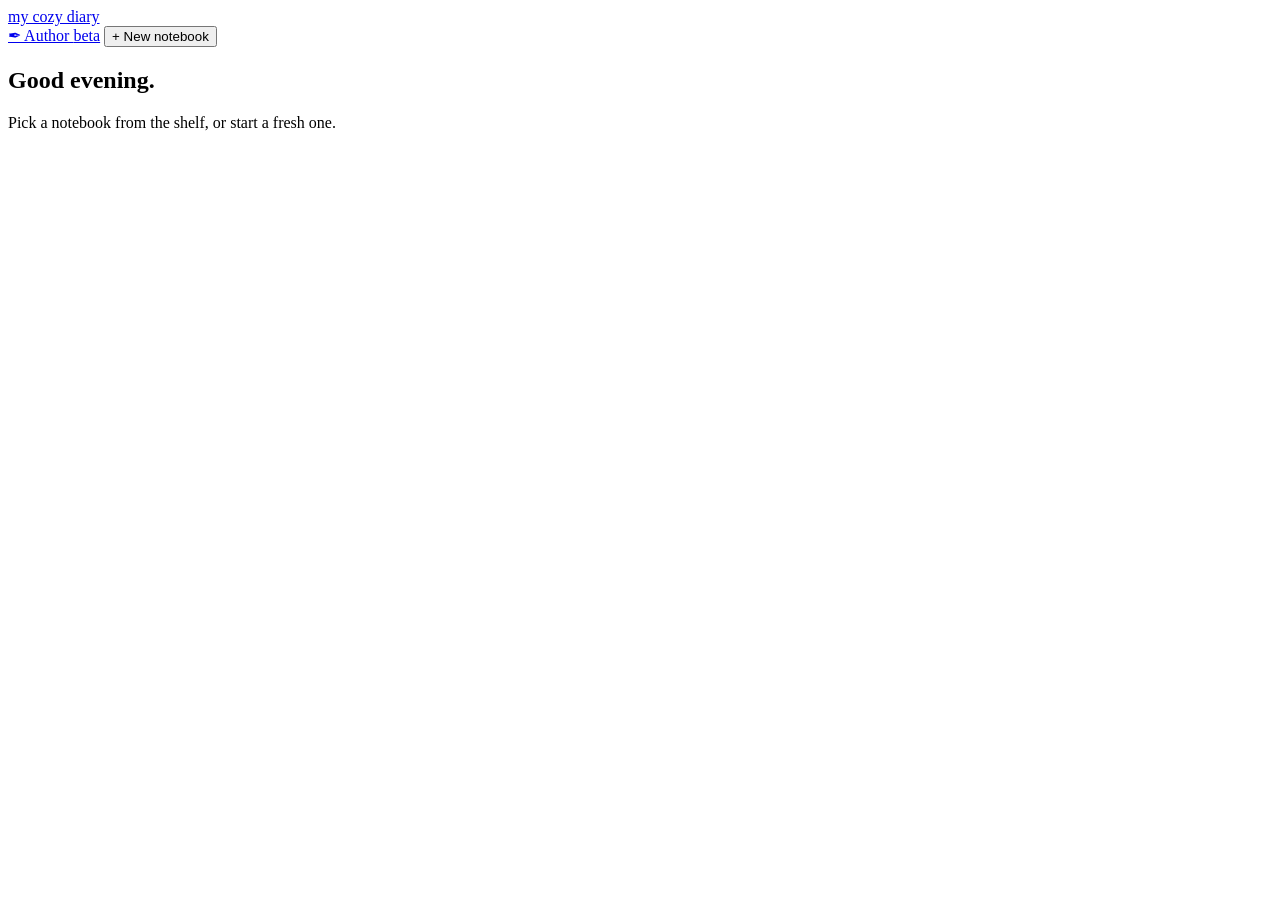
==== index.html @ 3016a2d7 "Create index.html" ====
<!DOCTYPE html>
<html lang="en">

<head>
  <meta charset="UTF-8">
  <meta name="viewport" content="width=device-width, initial-scale=1">
  <title>My Cozy Diary</title>

  <link rel="preconnect" href="https://fonts.googleapis.com">
  <link rel="preconnect" href="https://fonts.gstatic.com" crossorigin>
  <link href="https://fonts.googleapis.com/css2?family=Caveat:wght@500;700&family=Nunito:wght@400;600;700&display=swap" rel="stylesheet">

  <link rel="stylesheet" href="art/base.css">
  <link rel="stylesheet" href="art/shelf.css">
</head>

<body>
  <header class="top">
    <a class="brand" href="index.html">my cozy diary</a>

    <div class="actions">
      <a class="btn" href="author.html">✒ Author <span class="beta">beta</span></a>
      <button class="btn primary" id="newBook">+ New notebook</button>
    </div>
  </header>

  <main class="shelf-page">
    <section class="intro">
      <h1 id="hello">Good evening.</h1>
      <p>Pick a notebook from the shelf, or start a fresh one.</p>
    </section>

    <section id="shelf" class="shelf" aria-label="Notebooks"></section>
  </main>

  <script src="behavior/common.js"></script>
  <script src="behavior/shelf.js"></script>
</body>

</html>
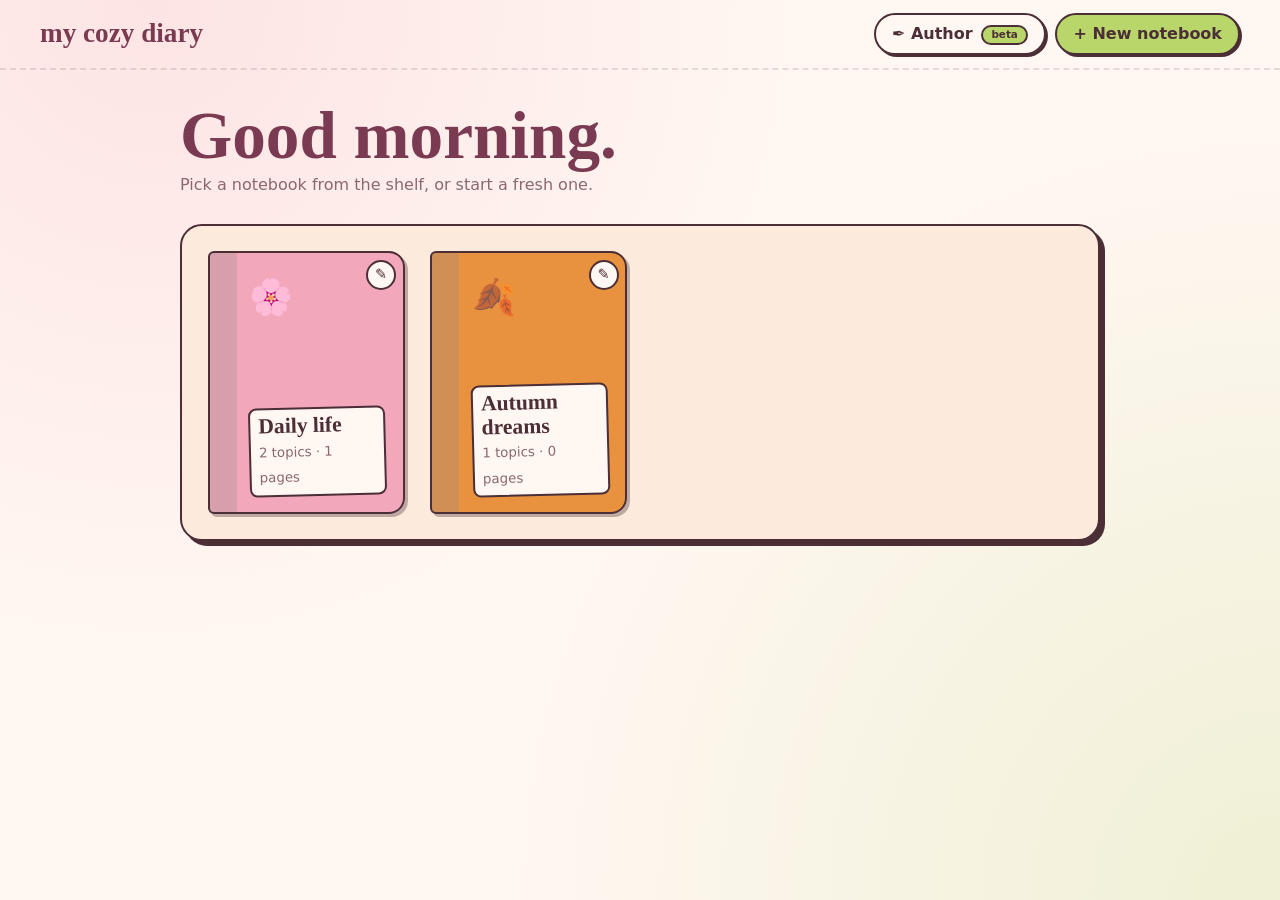
==== commit 6741a689: "Update index.html" ====
--- a/index.html
+++ b/index.html
@@ -6,6 +6,7 @@
   <meta name="viewport" content="width=device-width, initial-scale=1">
   <title>My Cozy Diary</title>
 
+  <link rel="icon" type="image/png" href="photo/one.png">
   <link rel="preconnect" href="https://fonts.googleapis.com">
   <link rel="preconnect" href="https://fonts.gstatic.com" crossorigin>
   <link href="https://fonts.googleapis.com/css2?family=Caveat:wght@500;700&family=Nunito:wght@400;600;700&display=swap" rel="stylesheet">
--- a/art/base.css
+++ b/art/base.css
@@ -0,0 +1,266 @@
+
+:root {
+  /* Palette */
+  --paper: #fff7f2;
+  --blush: #fde4e4;
+  --ink: #4b2e36;
+  --ink-soft: #8a6870;
+  --pink: #f2a7bb;
+  --lime: #b9d66b;
+  --orange: #e8913f;
+  --plum: #7a3b52;
+
+  /* Accent colour for the current notebook, topic or pen name */
+  --c: var(--pink);
+
+  /* Misc */
+  --line: color-mix(in srgb, var(--ink) 14%, transparent);
+  --r: 16px;
+
+  /* Type */
+  --display: 'Caveat', 'Segoe Print', cursive;
+  --body: 'Nunito', system-ui, sans-serif;
+}
+
+
+/*
+   Reset and page */
+
+* {
+  box-sizing: border-box;
+}
+
+html {
+  height: 100%;
+}
+
+body {
+  min-height: 100%;
+  margin: 0;
+  font: 400 16px/1.6 var(--body);
+  color: var(--ink);
+  background:
+    radial-gradient(circle at 12% 0%, var(--blush), transparent 45%),
+    radial-gradient(
+      circle at 100% 100%,
+      color-mix(in srgb, var(--lime) 22%, var(--paper)),
+      transparent 50%
+    ),
+    var(--paper);
+  background-attachment: fixed;
+}
+
+ul {
+  margin: 0;
+  padding: 0;
+  list-style: none;
+}
+
+button,
+input,
+textarea,
+select {
+  font: inherit;
+  color: inherit;
+}
+
+:focus-visible {
+  outline: 3px solid var(--orange);
+  outline-offset: 2px;
+}
+
+
+/*Header*/
+
+.top {
+  display: flex;
+  align-items: center;
+  justify-content: space-between;
+  gap: 1rem;
+  padding: 0.8rem clamp(1rem, 4vw, 2.5rem);
+  border-bottom: 2px dashed var(--line);
+}
+
+.top .actions {
+  display: flex;
+  align-items: center;
+  gap: 0.6rem;
+}
+
+.brand {
+  font: 700 1.7rem var(--display);
+  color: var(--plum);
+  text-decoration: none;
+}
+
+.beta {
+  display: inline-block;
+  margin-left: 0.2rem;
+  padding: 0.05rem 0.5rem;
+  border: 2px solid var(--ink);
+  border-radius: 999px;
+  background: var(--lime);
+  font: 700 0.65rem/1.4 var(--body);
+  vertical-align: middle;
+}
+
+/* buttonz */
+
+.btn {
+  display: inline-block;
+  padding: 0.4rem 1rem;
+  border: 2px solid var(--ink);
+  border-radius: 999px;
+  background: var(--paper);
+  box-shadow: 2px 2px 0 var(--ink);
+  color: inherit;
+  font-weight: 700;
+  text-decoration: none;
+  cursor: pointer;
+  transition: transform 0.12s, box-shadow 0.12s;
+}
+
+.btn:hover {
+  transform: translate(-1px, -1px);
+  box-shadow: 3px 3px 0 var(--ink);
+}
+
+.btn:active {
+  transform: translate(2px, 2px);
+  box-shadow: 0 0 0 var(--ink);
+}
+
+.btn:disabled {
+  opacity: 0.4;
+  pointer-events: none;
+}
+
+/* Variants */
+.btn.primary {
+  background: var(--lime);
+}
+
+.btn.danger {
+  background: var(--blush);
+}
+
+.btn.small {
+  padding: 0.15rem 0.7rem;
+  font-size: 0.85rem;
+}
+
+.btn.block {
+  width: 100%;
+}
+
+/*Form fields (inside dialogs and card boxes) */
+
+dialog label,
+.card-box label {
+  display: block;
+  margin: 0.8rem 0 0.25rem;
+  font-weight: 700;
+}
+
+dialog input[type='text'],
+dialog select,
+.card-box input[type='text'],
+.card-box textarea {
+  width: 100%;
+  padding: 0.5rem 0.7rem;
+  border: 2px solid var(--ink);
+  border-radius: 12px;
+  background: #fff;
+}
+
+
+/* Edit D */
+
+dialog {
+  width: min(92vw, 400px);
+  padding: 1.4rem;
+  border: 2px solid var(--ink);
+  border-radius: var(--r);
+  background: var(--paper);
+  box-shadow: 6px 6px 0 var(--ink);
+  color: var(--ink);
+}
+
+dialog::backdrop {
+  background: rgba(75, 46, 54, 0.45);
+}
+
+dialog h2 {
+  margin: 0 0 0.6rem;
+  font: 700 1.8rem var(--display);
+}
+
+.dlg-actions {
+  display: flex;
+  justify-content: flex-end;
+  gap: 0.6rem;
+  margin-top: 1.2rem;
+}
+
+.dlg-actions .left {
+  margin-right: auto;
+}
+
+
+/* Colour swatches */
+
+.swatches {
+  display: flex;
+  flex-wrap: wrap;
+  align-items: center;
+  gap: 0.45rem;
+}
+
+.swatch {
+  width: 30px;
+  height: 30px;
+  padding: 0;
+  border: 2px solid var(--ink);
+  border-radius: 50%;
+  background: var(--s);
+  cursor: pointer;
+}
+
+.swatch[aria-pressed='true'] {
+  box-shadow:
+    0 0 0 3px var(--paper),
+    0 0 0 5px var(--ink);
+  transform: scale(1.1);
+}
+
+
+/* Free colour picker */
+
+.picker {
+  display: flex;
+  align-items: center;
+  gap: 0.6rem;
+  margin-top: 0.7rem;
+  font-weight: 600;
+}
+
+.picker input {
+  width: 46px;
+  height: 34px;
+  padding: 0;
+  border: 2px solid var(--ink);
+  border-radius: 10px;
+  background: #fff;
+  cursor: pointer;
+}
+
+.picker output {
+  color: var(--ink-soft);
+  font-size: 0.85rem;
+}
+
+@media (prefers-reduced-motion: reduce) {
+  * {
+    transition: none !important;
+  }
+}
--- a/art/shelf.css
+++ b/art/shelf.css
@@ -0,0 +1,113 @@
+
+.shelf-page {
+  max-width: 1000px;
+  margin: 0 auto;
+  padding: 1.5rem clamp(1rem, 4vw, 2.5rem) 4rem;
+}
+
+.intro h1 {
+  margin: 0.5rem 0 0.2rem;
+  font: 700 clamp(2.6rem, 8vw, 4.2rem) / 1 var(--display);
+  color: var(--plum);
+}
+
+.intro p {
+  margin: 0 0 1.6rem;
+  color: var(--ink-soft);
+}
+
+
+/* --------------------------------------------------------------------------
+   Bookcase: every notebook sits inside one soft box
+   -------------------------------------------------------------------------- */
+
+.shelf {
+  display: grid;
+  grid-template-columns: repeat(auto-fill, minmax(170px, 1fr));
+  gap: 1.6rem;
+  padding: 1.6rem;
+  border: 2px solid var(--ink);
+  border-radius: 22px;
+  background: color-mix(in srgb, var(--orange) 12%, var(--paper));
+  box-shadow: 5px 5px 0 var(--ink);
+}
+
+.empty-shelf {
+  grid-column: 1 / -1;
+  margin: 1rem 0;
+  color: var(--ink-soft);
+  text-align: center;
+}
+
+
+/* --------------------------------------------------------------------------
+   A single notebook
+   -------------------------------------------------------------------------- */
+
+.book {
+  position: relative;
+  aspect-ratio: 3 / 4;
+  border: 2px solid var(--ink);
+  border-radius: 6px 16px 16px 6px;
+  /* darker strip on the left reads as the book's spine */
+  background: linear-gradient(
+    90deg,
+    color-mix(in srgb, var(--c) 70%, #000 12%) 0 14%,
+    var(--c) 14%
+  );
+  box-shadow: 3px 3px 0 color-mix(in srgb, var(--ink) 35%, transparent);
+  transition: transform 0.15s;
+}
+
+.book:hover {
+  transform: rotate(-2deg) translateY(-4px);
+}
+
+/* The whole cover is the link */
+.book .open {
+  position: absolute;
+  inset: 0;
+  display: flex;
+  flex-direction: column;
+  justify-content: space-between;
+  padding: 1rem 1rem 1rem calc(14% + 0.8rem);
+  border-radius: inherit;
+  color: inherit;
+  text-decoration: none;
+}
+
+.book .emoji {
+  font-size: 2.2rem;
+}
+
+.book .label {
+  padding: 0.3rem 0.5rem;
+  border: 2px solid var(--ink);
+  border-radius: 8px;
+  background: var(--paper);
+  transform: rotate(-1.5deg);
+}
+
+.book .label b {
+  display: block;
+  font: 700 1.35rem / 1.1 var(--display);
+}
+
+.book .label small {
+  color: var(--ink-soft);
+}
+
+/* Small edit button in the corner */
+.book .gear {
+  position: absolute;
+  top: 0.4rem;
+  right: 0.4rem;
+  z-index: 1;
+  width: 30px;
+  height: 30px;
+  border: 2px solid var(--ink);
+  border-radius: 50%;
+  background: var(--paper);
+  font-size: 0.9rem;
+  cursor: pointer;
+}
